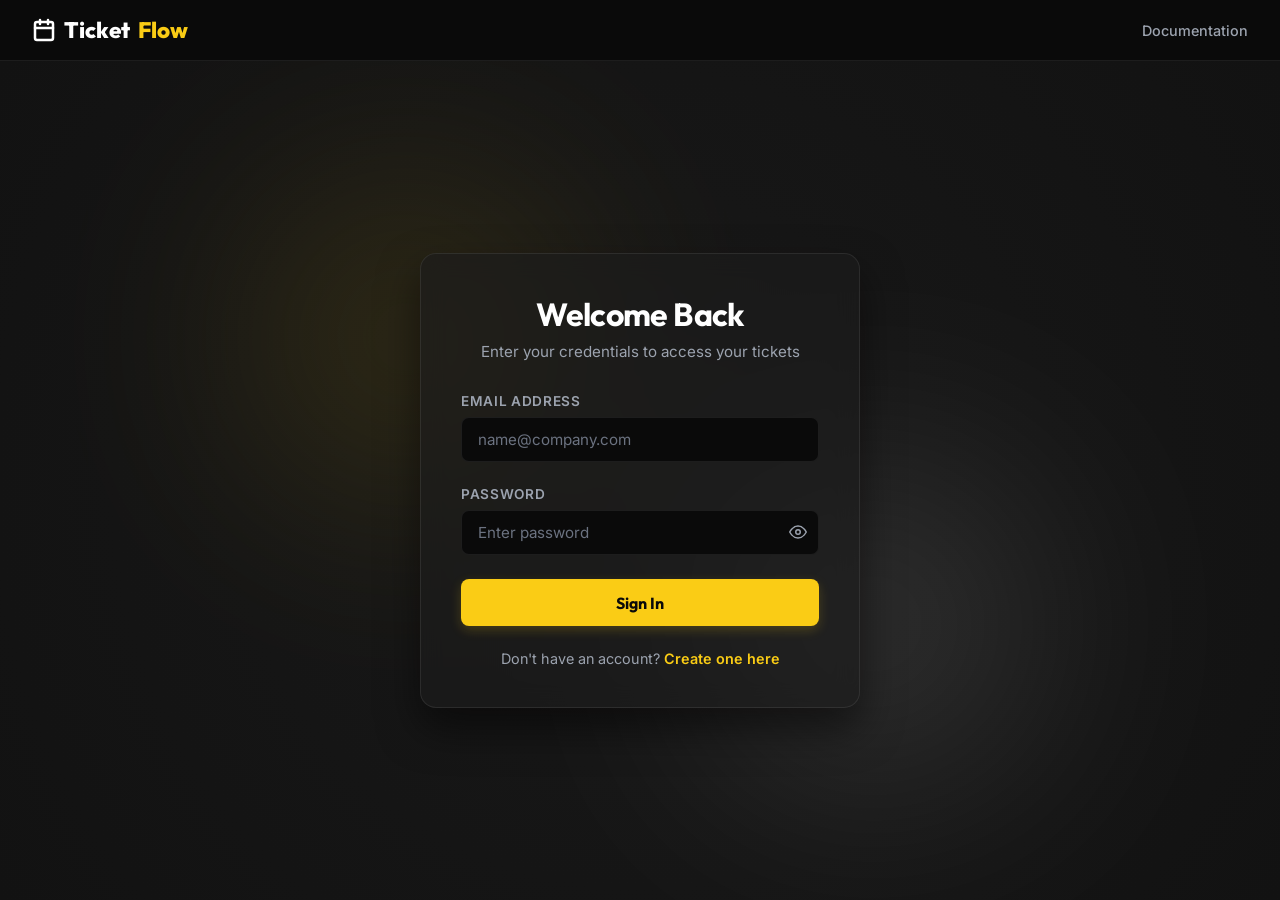
==== index.html @ ee9d3b98 "Initial commit" ====
<!DOCTYPE html>
<html>
<head>
    <meta http-equiv="refresh" content="0; url=frontend/index.html">
    <script type="text/javascript">
        window.location.href = "frontend/index.html"
    </script>
    <title>Redirecting...</title>
</head>
<body>
    If you are not redirected automatically, follow this <a href='frontend/index.html'>link to frontend</a>.
</body>
</html>
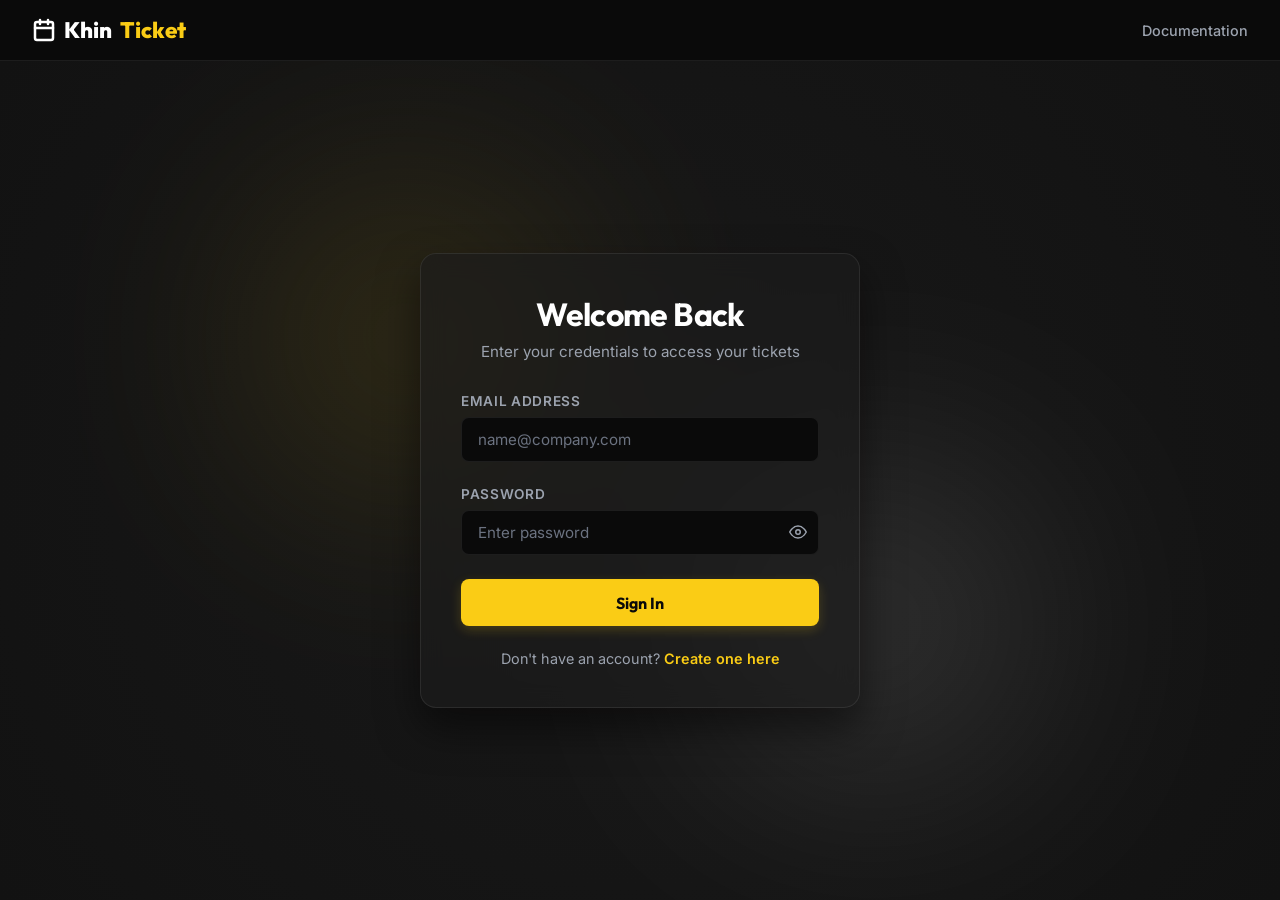
==== commit 063bd763: "Implement ticketing system, email ingestion, client portal, and schema updates" ====
--- a/index.html
+++ b/index.html
@@ -1,13 +1,14 @@
 <!DOCTYPE html>
-<html>
+<html lang="en">
 <head>
+    <meta charset="UTF-8">
     <meta http-equiv="refresh" content="0; url=frontend/index.html">
-    <script type="text/javascript">
-        window.location.href = "frontend/index.html"
+    <title>Redirecting to Khin Ticket...</title>
+    <script>
+        window.location.href = "frontend/index.html";
     </script>
-    <title>Redirecting...</title>
 </head>
 <body>
-    If you are not redirected automatically, follow this <a href='frontend/index.html'>link to frontend</a>.
+    <p>Redirecting to <a href="frontend/index.html">Khin Ticket Frontend</a>...</p>
 </body>
 </html>
